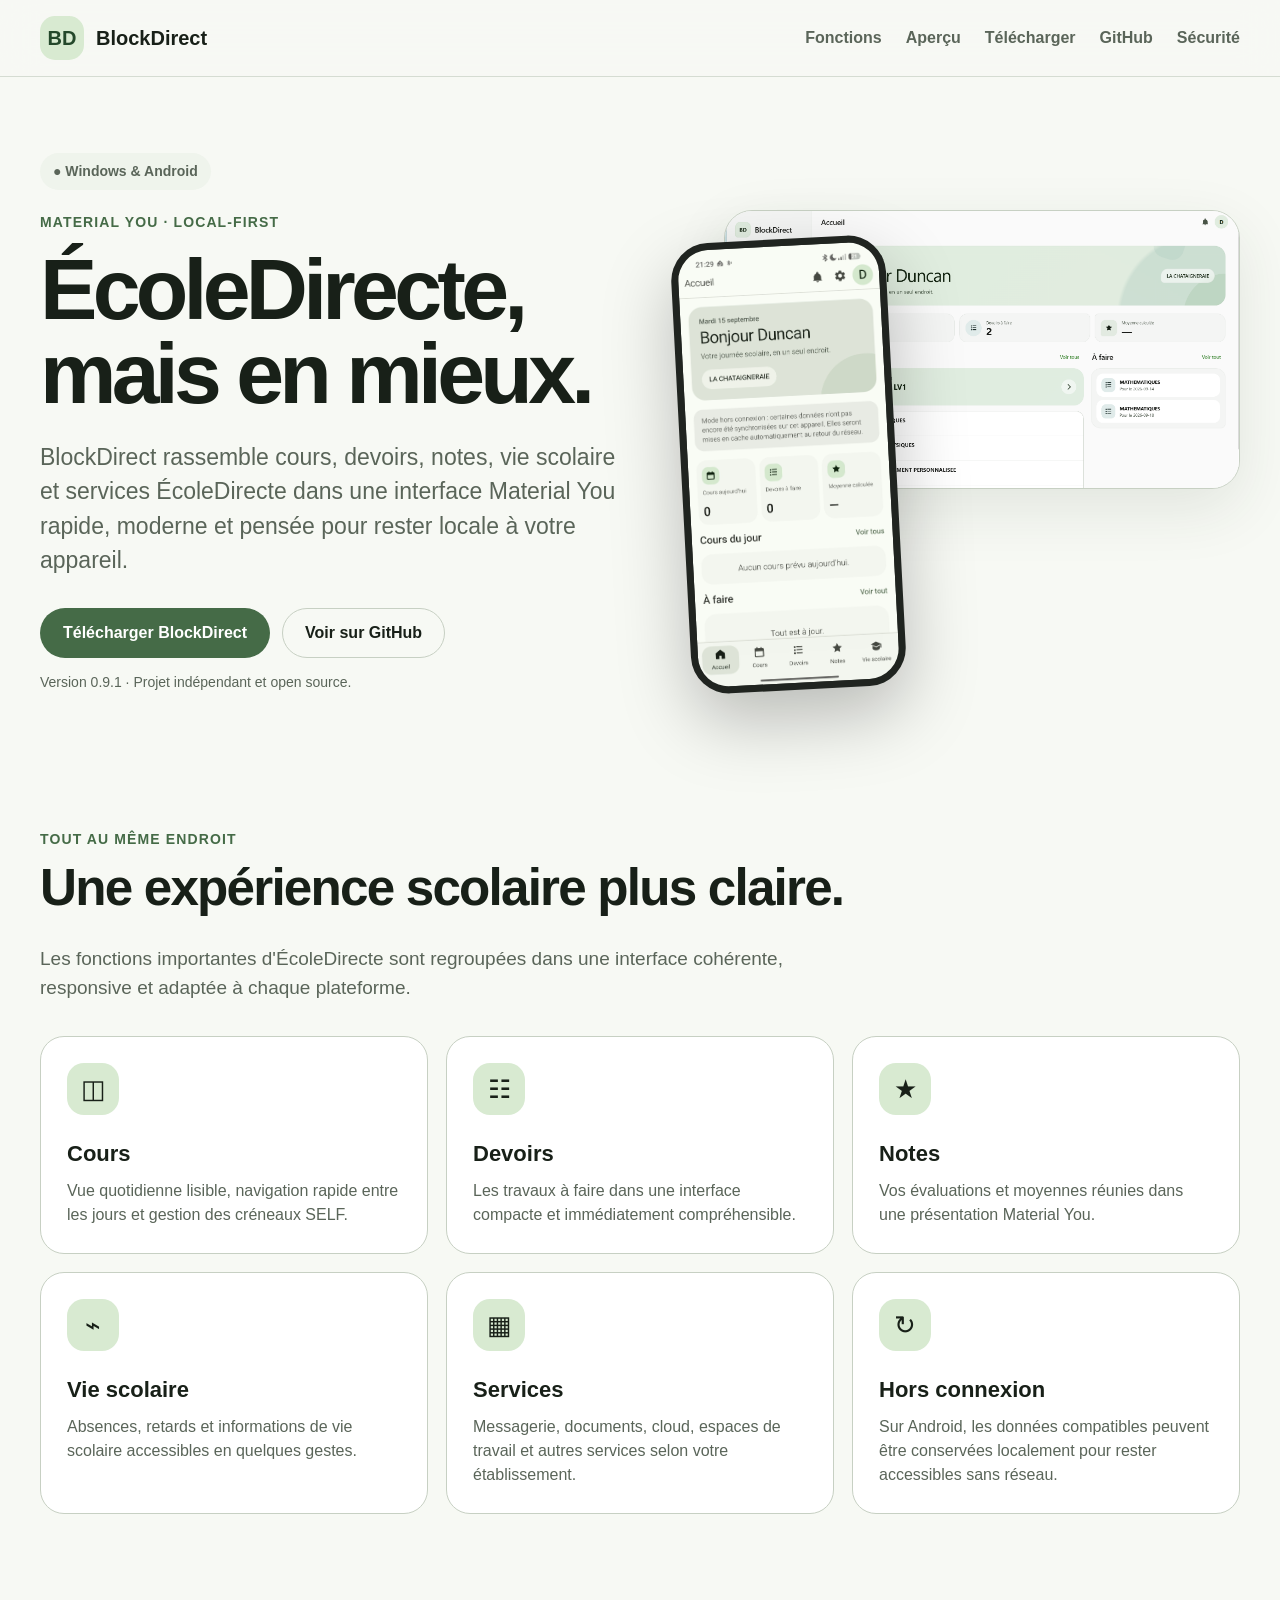
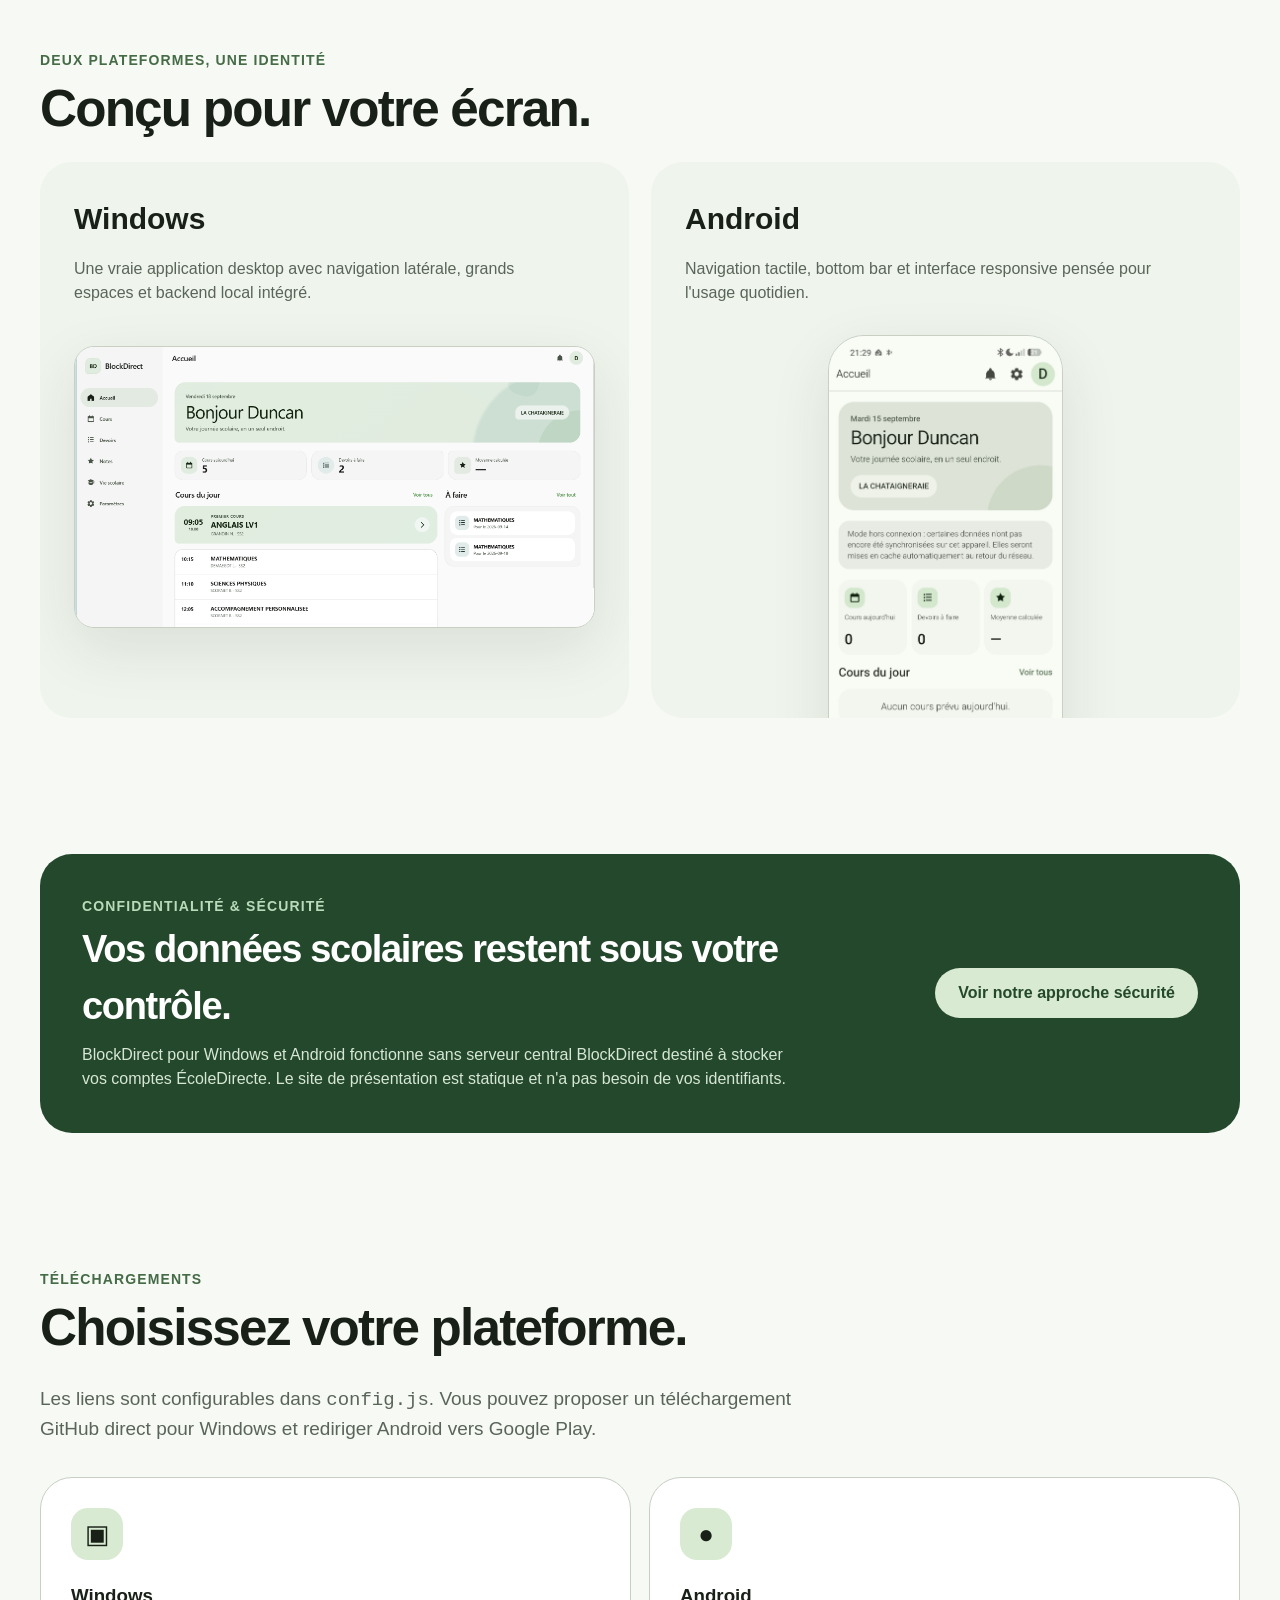
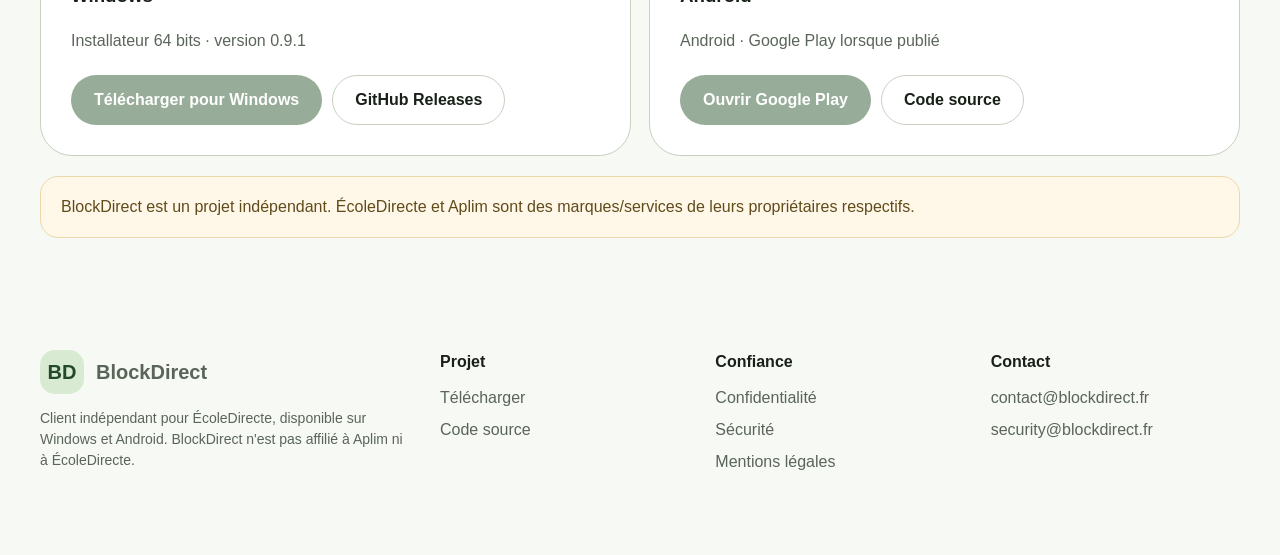
==== index.html @ 79cd1586 "Add files" ====
<!doctype html><html lang="fr"><head>
<meta charset="utf-8"><meta name="viewport" content="width=device-width,initial-scale=1">
<meta name="theme-color" content="#f7f9f4"><meta name="description" content="BlockDirect — une expérience Material You moderne pour ÉcoleDirecte sur Windows et Android.">
<title>BlockDirect — ÉcoleDirecte, autrement</title><link rel="icon" href="assets/favicon.svg"><link rel="stylesheet" href="style.css">
</head><body>
<header>
  <div class="wrap nav">
    <a class="brand" href="index.html"><span class="logo">BD</span><span>BlockDirect</span></a>
    <nav class="links" aria-label="Navigation principale">
      <a href="index.html#features">Fonctions</a>
      <a href="index.html#screens">Aperçu</a>
      <a href="index.html#downloads">Télécharger</a>
      <a data-github href="#">GitHub</a>
      <a href="security.html">Sécurité</a>
    </nav>
    <a class="btn tonal mobile-menu" href="index.html#downloads">Télécharger</a>
  </div>
</header>

<main>
<section class="hero"><div class="wrap hero-grid">
  <div>
    <span class="platform-pill">● Windows & Android</span>
    <div class="eyebrow" style="margin-top:22px">Material You · local-first</div>
    <h1>ÉcoleDirecte,<br>mais en mieux.</h1>
    <p class="lead">BlockDirect rassemble cours, devoirs, notes, vie scolaire et services ÉcoleDirecte dans une interface Material You rapide, moderne et pensée pour rester locale à votre appareil.</p>
    <div class="actions"><a class="btn primary" href="#downloads">Télécharger BlockDirect</a><a class="btn outline" data-github href="#">Voir sur GitHub</a></div>
    <p class="small">Version <span data-version></span> · Projet indépendant et open source.</p>
  </div>
  <div class="hero-art" aria-label="Aperçu de BlockDirect sur Windows et Android">
    <div class="desktop-card"><img src="assets/blockdirect-windows.png" alt="BlockDirect sur Windows"></div>
    <div class="phone"><img src="assets/blockdirect-android.jpg" alt="BlockDirect sur Android"></div>
  </div>
</div></section>

<section class="section" id="features"><div class="wrap">
  <div class="eyebrow">Tout au même endroit</div><h2>Une expérience scolaire plus claire.</h2>
  <p class="section-intro">Les fonctions importantes d'ÉcoleDirecte sont regroupées dans une interface cohérente, responsive et adaptée à chaque plateforme.</p>
  <div class="features">
    <article class="card"><div class="icon">◫</div><h3>Cours</h3><p>Vue quotidienne lisible, navigation rapide entre les jours et gestion des créneaux SELF.</p></article>
    <article class="card"><div class="icon">☷</div><h3>Devoirs</h3><p>Les travaux à faire dans une interface compacte et immédiatement compréhensible.</p></article>
    <article class="card"><div class="icon">★</div><h3>Notes</h3><p>Vos évaluations et moyennes réunies dans une présentation Material You.</p></article>
    <article class="card"><div class="icon">⌁</div><h3>Vie scolaire</h3><p>Absences, retards et informations de vie scolaire accessibles en quelques gestes.</p></article>
    <article class="card"><div class="icon">▦</div><h3>Services</h3><p>Messagerie, documents, cloud, espaces de travail et autres services selon votre établissement.</p></article>
    <article class="card"><div class="icon">↻</div><h3>Hors connexion</h3><p>Sur Android, les données compatibles peuvent être conservées localement pour rester accessibles sans réseau.</p></article>
  </div>
</div></section>

<section class="section" id="screens"><div class="wrap">
  <div class="eyebrow">Deux plateformes, une identité</div><h2>Conçu pour votre écran.</h2>
  <div class="showcase">
    <article class="showcase-card"><h3>Windows</h3><p>Une vraie application desktop avec navigation latérale, grands espaces et backend local intégré.</p><img src="assets/blockdirect-windows.png" alt="Interface Windows de BlockDirect"></article>
    <article class="showcase-card mobile"><h3>Android</h3><p>Navigation tactile, bottom bar et interface responsive pensée pour l'usage quotidien.</p><img src="assets/blockdirect-android.jpg" alt="Interface Android de BlockDirect"></article>
  </div>
</div></section>

<section class="section"><div class="wrap">
  <div class="security-banner">
    <div><div class="eyebrow" style="color:#b9dbba">Confidentialité & sécurité</div><h2 style="margin:4px 0 0;font-size:38px">Vos données scolaires restent sous votre contrôle.</h2><p>BlockDirect pour Windows et Android fonctionne sans serveur central BlockDirect destiné à stocker vos comptes ÉcoleDirecte. Le site de présentation est statique et n'a pas besoin de vos identifiants.</p></div>
    <a class="btn tonal" href="security.html">Voir notre approche sécurité</a>
  </div>
</div></section>

<section class="section" id="downloads"><div class="wrap">
  <div class="eyebrow">Téléchargements</div><h2>Choisissez votre plateforme.</h2>
  <p class="section-intro">Les liens sont configurables dans <code>config.js</code>. Vous pouvez proposer un téléchargement GitHub direct pour Windows et rediriger Android vers Google Play.</p>
  <div class="downloads">
    <article class="download-card"><div class="icon">▣</div><h3>Windows</h3><p class="meta">Installateur 64 bits · version <span data-version></span></p><div class="download-actions"><a class="btn primary" data-windows href="#">Télécharger pour Windows</a><a class="btn outline" data-github href="#">GitHub Releases</a></div></article>
    <article class="download-card"><div class="icon">●</div><h3>Android</h3><p class="meta">Android · Google Play lorsque publié</p><div class="download-actions"><a class="btn primary" data-play href="#">Ouvrir Google Play</a><a class="btn outline" data-github href="#">Code source</a></div></article>
  </div>
  <div class="notice">BlockDirect est un projet indépendant. ÉcoleDirecte et Aplim sont des marques/services de leurs propriétaires respectifs.</div>
</div></section>
</main>
<footer>
  <div class="wrap footer-grid">
    <div>
      <div class="brand"><span class="logo">BD</span><span>BlockDirect</span></div>
      <p class="small">Client indépendant pour ÉcoleDirecte, disponible sur Windows et Android. BlockDirect n'est pas affilié à Aplim ni à ÉcoleDirecte.</p>
    </div>
    <div><h4>Projet</h4><a href="index.html#downloads">Télécharger</a><a data-github href="#">Code source</a></div>
    <div><h4>Confiance</h4><a href="privacy.html">Confidentialité</a><a href="security.html">Sécurité</a><a href="legal.html">Mentions légales</a></div>
    <div><h4>Contact</h4><a data-contact href="#">contact</a><a data-security href="#">sécurité</a></div>
  </div>
</footer>
<script src="config.js"></script><script src="app.js"></script>
</body></html>
---- style.css ----
:root{
  --bg:#f7f9f4; --surface:#fff; --surface-2:#eff4ec; --surface-3:#e2eadf;
  --text:#182018; --muted:#5a6559; --primary:#456b47; --primary-strong:#24482b;
  --primary-container:#d8ead1; --outline:#c7d0c3; --danger:#ba1a1a;
  --radius-xl:32px; --radius-lg:24px; --radius-md:18px; --shadow:0 20px 60px rgba(37,55,36,.10);
  --max:1200px;
}
*{box-sizing:border-box}
html{scroll-behavior:smooth}
body{margin:0;background:var(--bg);color:var(--text);font-family:Inter,Roboto,"Segoe UI",Arial,sans-serif;line-height:1.5}
a{color:inherit}
.wrap{width:min(calc(100% - 40px),var(--max));margin:auto}
header{position:sticky;top:0;z-index:50;background:color-mix(in srgb,var(--bg) 86%,transparent);backdrop-filter:blur(18px);border-bottom:1px solid color-mix(in srgb,var(--outline) 70%,transparent)}
.nav{height:76px;display:flex;align-items:center;justify-content:space-between;gap:24px}
.brand{display:flex;align-items:center;gap:12px;text-decoration:none;font-weight:750;font-size:20px}
.logo{width:44px;height:44px;border-radius:15px;background:var(--primary-container);display:grid;place-items:center;color:var(--primary-strong);font-weight:800}
.links{display:flex;gap:24px;align-items:center}
.links a{text-decoration:none;color:var(--muted);font-weight:600}
.links a:hover{color:var(--text)}
.btn{display:inline-flex;align-items:center;justify-content:center;gap:10px;min-height:50px;padding:0 22px;border-radius:999px;text-decoration:none;font-weight:700;border:1px solid transparent;transition:.18s ease;cursor:pointer}
.btn:hover{transform:translateY(-1px)}
.btn.primary{background:var(--primary);color:white}
.btn.tonal{background:var(--primary-container);color:var(--primary-strong)}
.btn.outline{border-color:var(--outline);background:transparent}
.btn.disabled{opacity:.55;pointer-events:none}
.hero{padding:76px 0 54px}
.hero-grid{display:grid;grid-template-columns:1.05fr .95fr;gap:56px;align-items:center}
.eyebrow{font-size:14px;letter-spacing:.08em;text-transform:uppercase;color:var(--primary);font-weight:800}
h1{font-size:clamp(48px,7vw,86px);line-height:.98;letter-spacing:-.055em;margin:14px 0 24px;font-weight:650}
.lead{font-size:clamp(18px,2vw,23px);color:var(--muted);max-width:650px}
.actions{display:flex;flex-wrap:wrap;gap:12px;margin-top:30px}
.hero-art{position:relative;min-height:500px}
.desktop-card{position:absolute;right:0;top:30px;width:min(610px,95%);border-radius:28px;overflow:hidden;box-shadow:var(--shadow);border:1px solid var(--outline);background:white}
.desktop-card img{display:block;width:100%}
.phone{position:absolute;left:-16px;bottom:-10px;width:215px;border-radius:38px;padding:7px;background:#202420;box-shadow:0 28px 70px rgba(0,0,0,.25);transform:rotate(-3deg)}
.phone img{display:block;width:100%;border-radius:31px}
.platform-pill{display:inline-flex;align-items:center;gap:8px;background:var(--surface-2);padding:8px 13px;border-radius:999px;font-size:14px;font-weight:700;color:var(--muted)}
.section{padding:68px 0}
.section h2{font-size:clamp(34px,4vw,52px);letter-spacing:-.035em;margin:0 0 14px}
.section-intro{font-size:19px;color:var(--muted);max-width:760px;margin-bottom:34px}
.features{display:grid;grid-template-columns:repeat(3,1fr);gap:18px}
.card{background:var(--surface);border:1px solid var(--outline);border-radius:var(--radius-lg);padding:26px}
.icon{width:52px;height:52px;border-radius:17px;background:var(--primary-container);display:grid;place-items:center;font-size:26px;margin-bottom:22px}
.card h3{font-size:22px;margin:0 0 9px}
.card p{margin:0;color:var(--muted)}
.showcase{display:grid;grid-template-columns:1fr 1fr;gap:22px}
.showcase-card{background:var(--surface-2);border-radius:var(--radius-xl);padding:34px;overflow:hidden;min-height:410px;position:relative}
.showcase-card h3{font-size:30px;margin:0 0 10px}
.showcase-card p{color:var(--muted);max-width:500px}
.showcase-card img{margin-top:25px;width:100%;border-radius:20px;border:1px solid var(--outline);box-shadow:var(--shadow)}
.showcase-card.mobile img{width:235px;display:block;margin:30px auto -160px;border-radius:36px}
.security-banner{background:var(--primary-strong);color:white;border-radius:var(--radius-xl);padding:42px;display:grid;grid-template-columns:1fr auto;gap:28px;align-items:center}
.security-banner p{color:#d7e7d5;margin:8px 0 0;max-width:720px}
.downloads{display:grid;grid-template-columns:1fr 1fr;gap:18px}
.download-card{background:var(--surface);border:1px solid var(--outline);border-radius:var(--radius-xl);padding:30px}
.download-card .meta{color:var(--muted);margin:6px 0 22px}
.download-actions{display:flex;flex-wrap:wrap;gap:10px}
.notice{margin-top:20px;padding:18px 20px;background:#fff7e8;border-radius:18px;color:#604b1b;border:1px solid #ead8aa}
footer{padding:44px 0 70px;color:var(--muted)}
.footer-grid{display:grid;grid-template-columns:1.5fr repeat(3,1fr);gap:26px}
.footer-grid h4{color:var(--text);margin:0 0 12px}
.footer-grid a{display:block;text-decoration:none;margin:8px 0}
.page-hero{padding:64px 0 28px}
.page-hero h1{font-size:clamp(42px,6vw,68px)}
.prose{max-width:900px;background:var(--surface);border:1px solid var(--outline);border-radius:var(--radius-xl);padding:36px;margin-bottom:50px}
.prose h2{font-size:28px;margin-top:36px}
.prose h2:first-child{margin-top:0}
.prose p,.prose li{color:#394339}
.prose code{background:var(--surface-2);padding:2px 6px;border-radius:6px}
.small{font-size:14px;color:var(--muted)}
.mobile-menu{display:none}
@media(max-width:900px){
  .hero-grid,.showcase,.downloads{grid-template-columns:1fr}
  .hero-art{min-height:430px}
  .desktop-card{width:94%;right:0}
  .phone{left:5px;width:180px}
  .features{grid-template-columns:1fr 1fr}
  .security-banner{grid-template-columns:1fr}
  .links{display:none}
  .mobile-menu{display:inline-flex}
  .footer-grid{grid-template-columns:1fr 1fr}
}
@media(max-width:620px){
  .wrap{width:min(calc(100% - 24px),var(--max))}
  .hero{padding-top:46px}
  h1{font-size:52px}
  .hero-art{min-height:330px}
  .desktop-card{top:20px}
  .phone{width:140px}
  .features{grid-template-columns:1fr}
  .showcase-card{padding:24px;min-height:330px}
  .footer-grid{grid-template-columns:1fr}
  .prose{padding:24px}
}
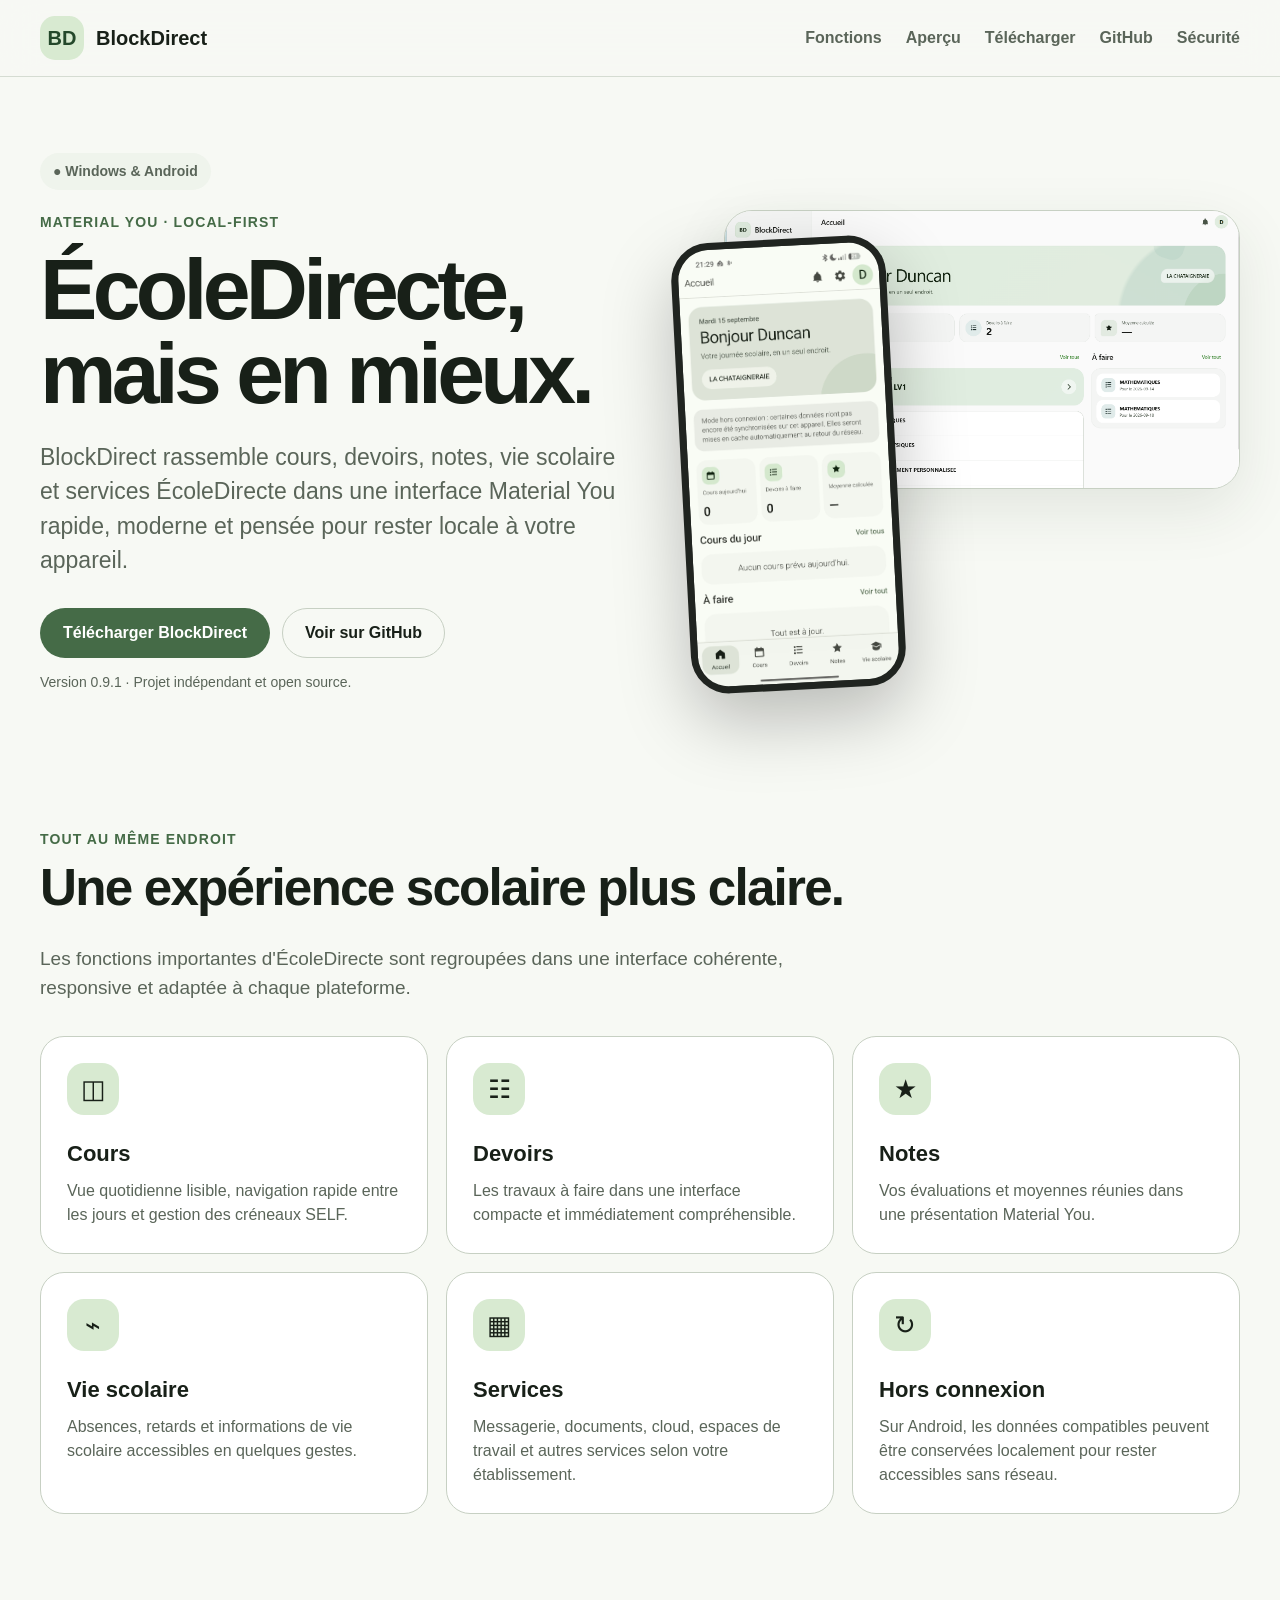
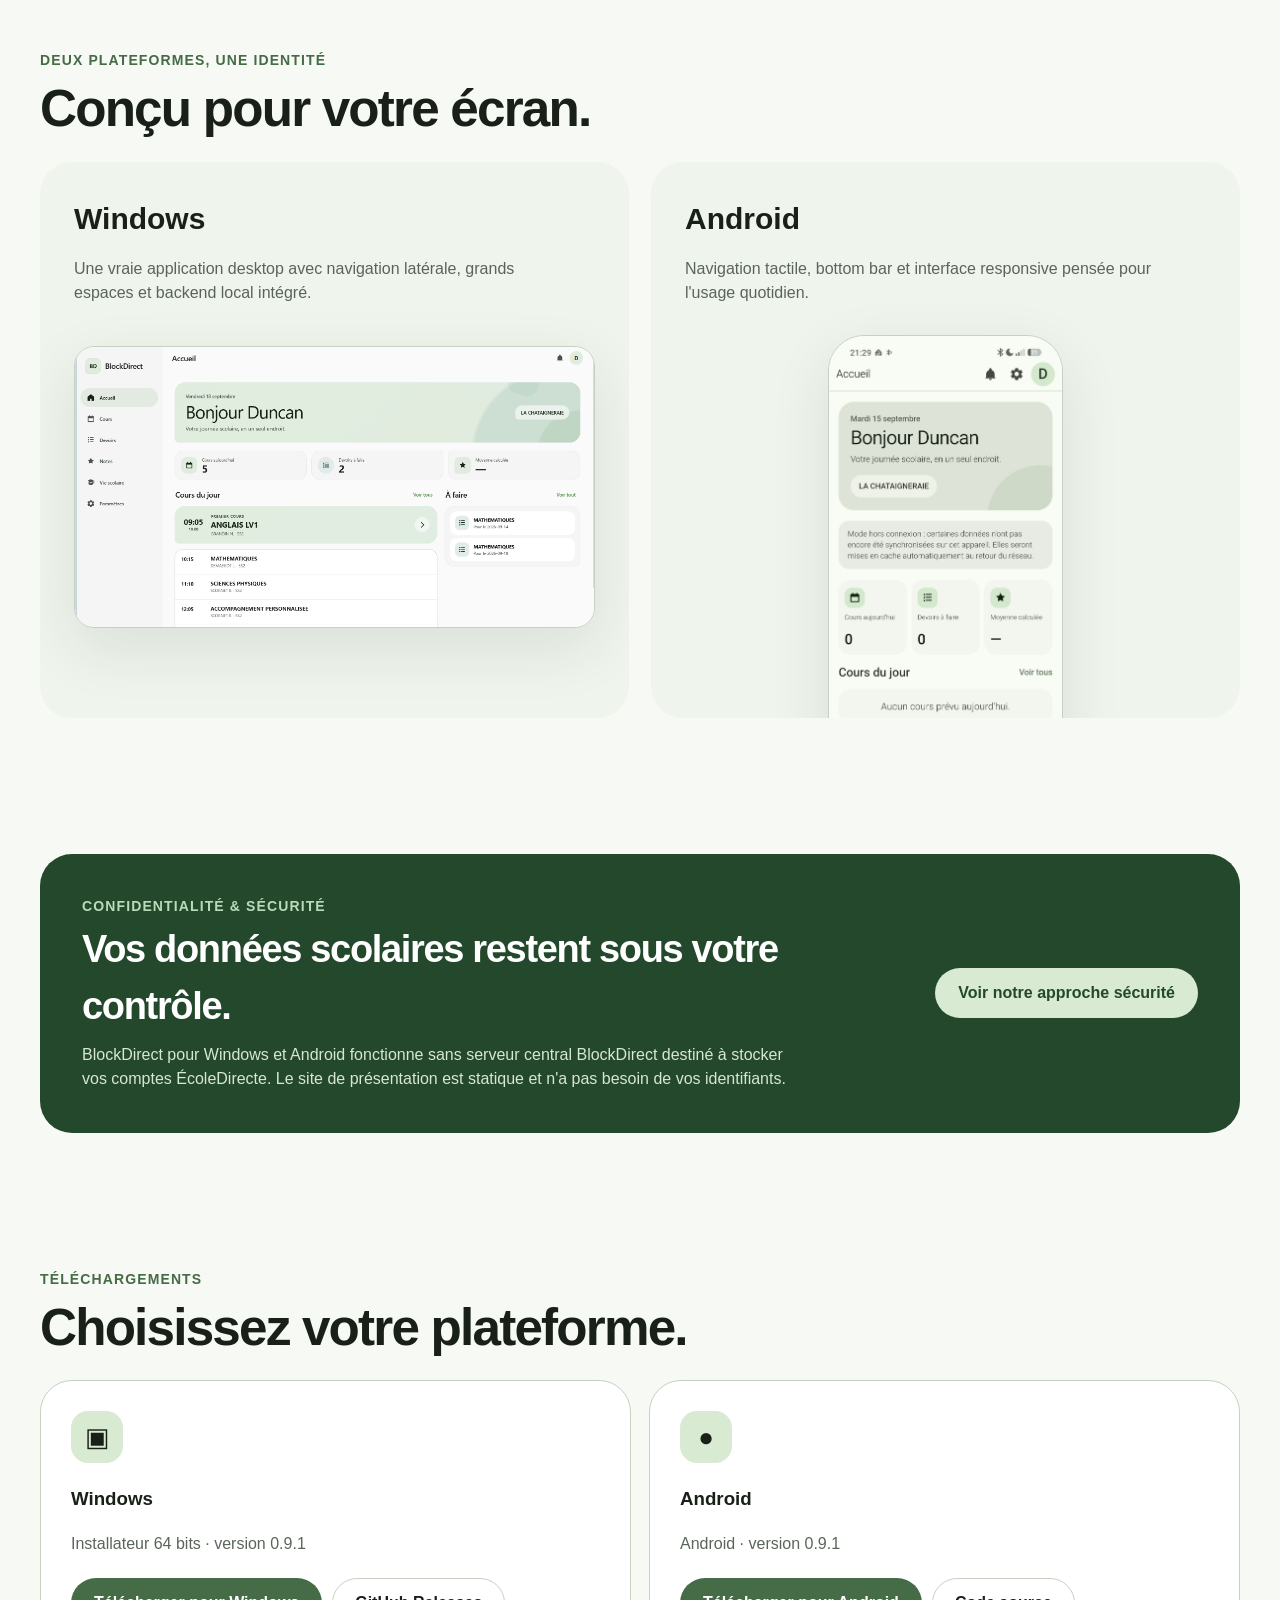
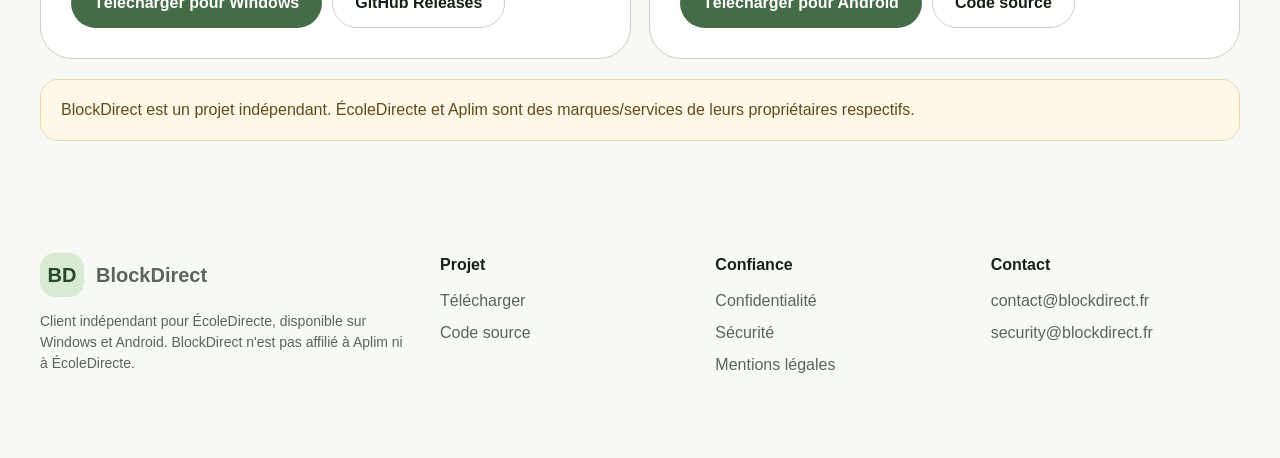
==== commit 1cd583e8: "Latest Commit" ====
--- a/index.html
+++ b/index.html
@@ -63,10 +63,9 @@
 
 <section class="section" id="downloads"><div class="wrap">
   <div class="eyebrow">Téléchargements</div><h2>Choisissez votre plateforme.</h2>
-  <p class="section-intro">Les liens sont configurables dans <code>config.js</code>. Vous pouvez proposer un téléchargement GitHub direct pour Windows et rediriger Android vers Google Play.</p>
   <div class="downloads">
     <article class="download-card"><div class="icon">▣</div><h3>Windows</h3><p class="meta">Installateur 64 bits · version <span data-version></span></p><div class="download-actions"><a class="btn primary" data-windows href="#">Télécharger pour Windows</a><a class="btn outline" data-github href="#">GitHub Releases</a></div></article>
-    <article class="download-card"><div class="icon">●</div><h3>Android</h3><p class="meta">Android · Google Play lorsque publié</p><div class="download-actions"><a class="btn primary" data-play href="#">Ouvrir Google Play</a><a class="btn outline" data-github href="#">Code source</a></div></article>
+    <article class="download-card"><div class="icon">●</div><h3>Android</h3><p class="meta">Android · version <span data-version></span></p><div class="download-actions"><a class="btn primary" data-play href="#">Télécharger pour Android</a><a class="btn outline" data-github href="#">Code source</a></div></article>
   </div>
   <div class="notice">BlockDirect est un projet indépendant. ÉcoleDirecte et Aplim sont des marques/services de leurs propriétaires respectifs.</div>
 </div></section>
